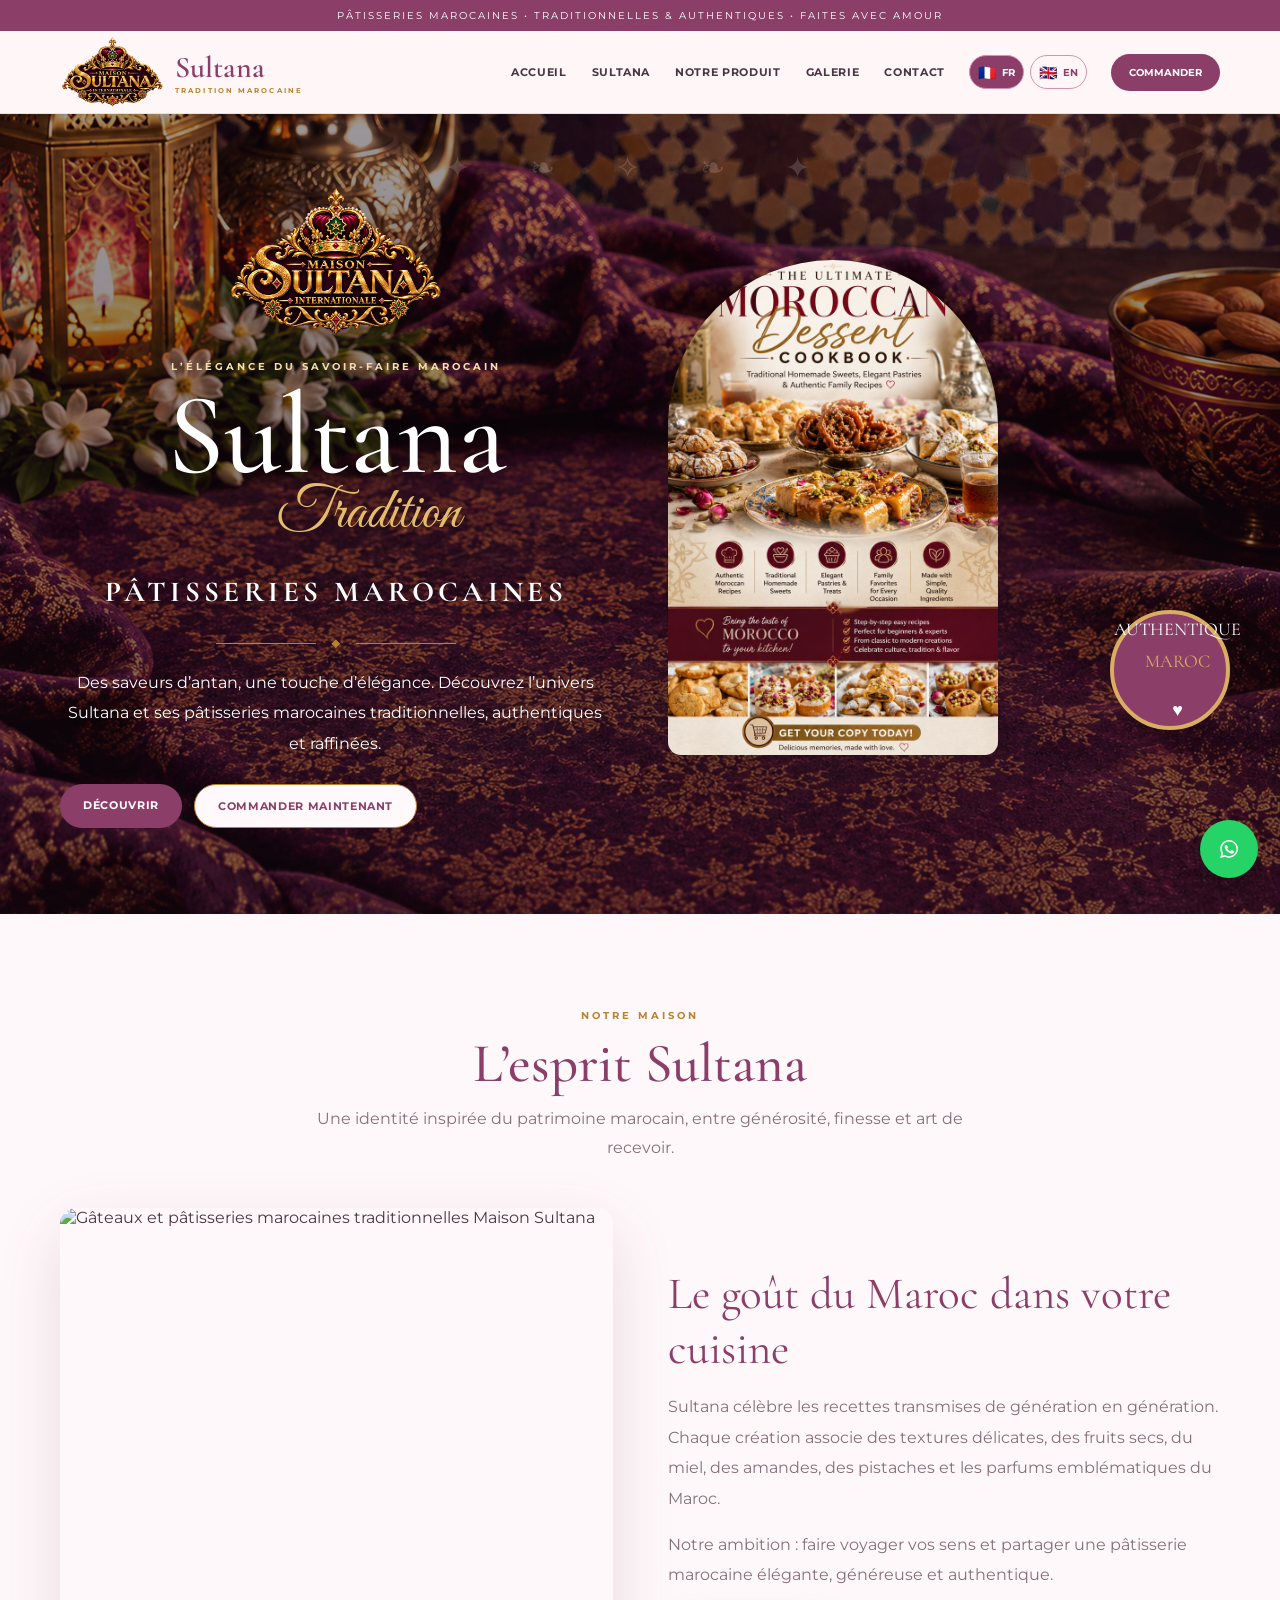
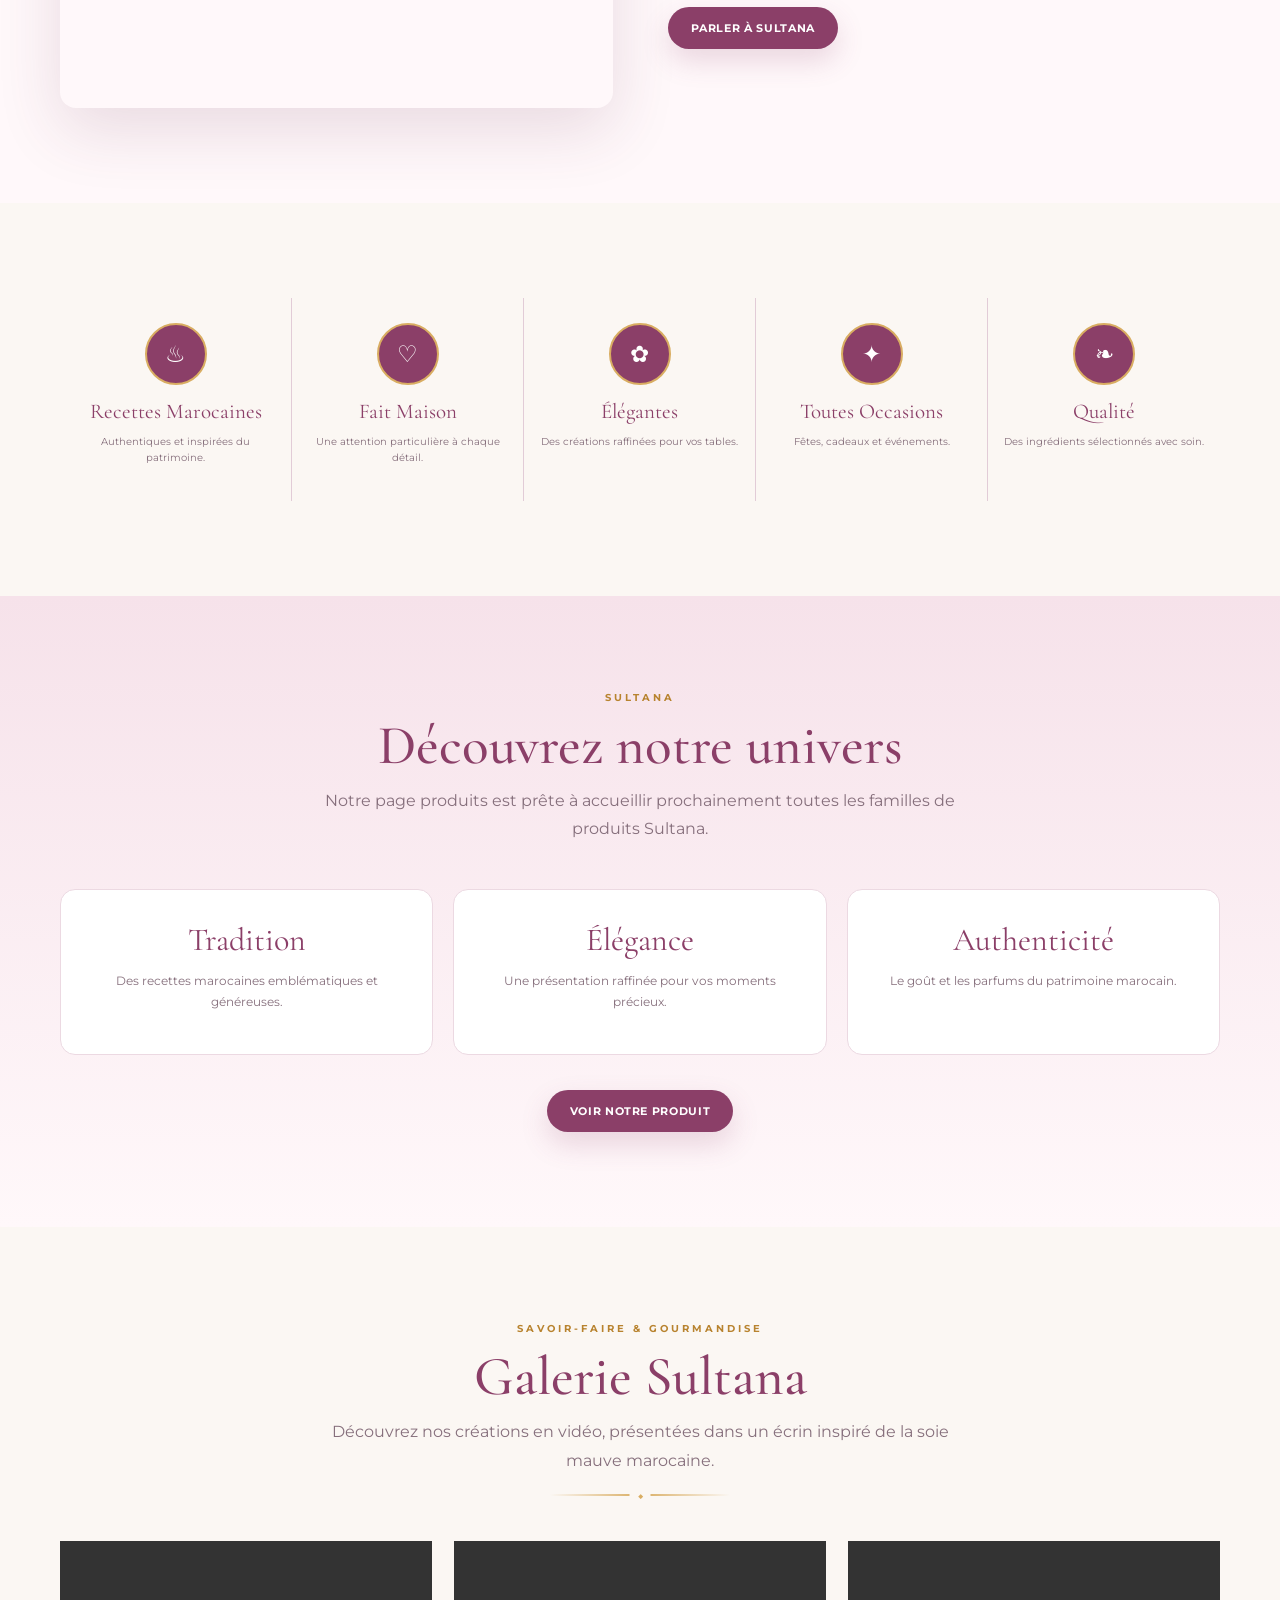
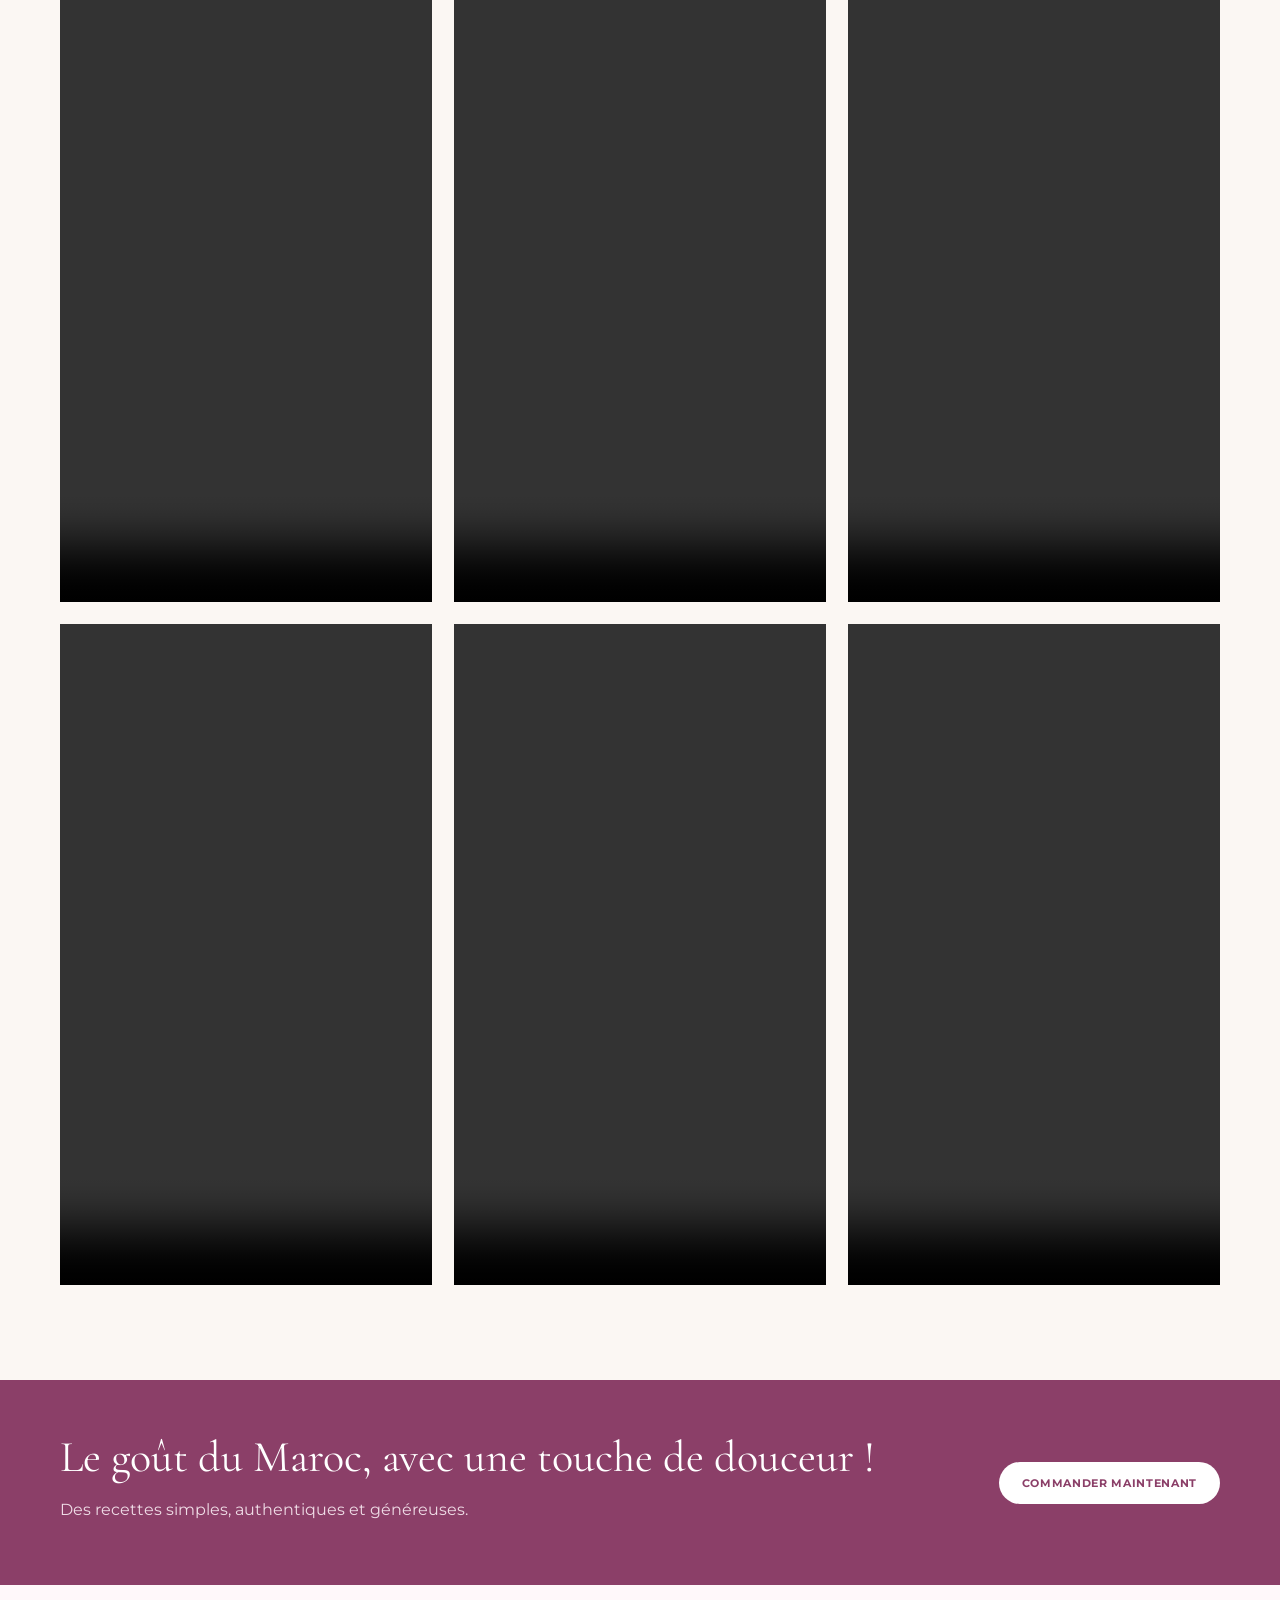
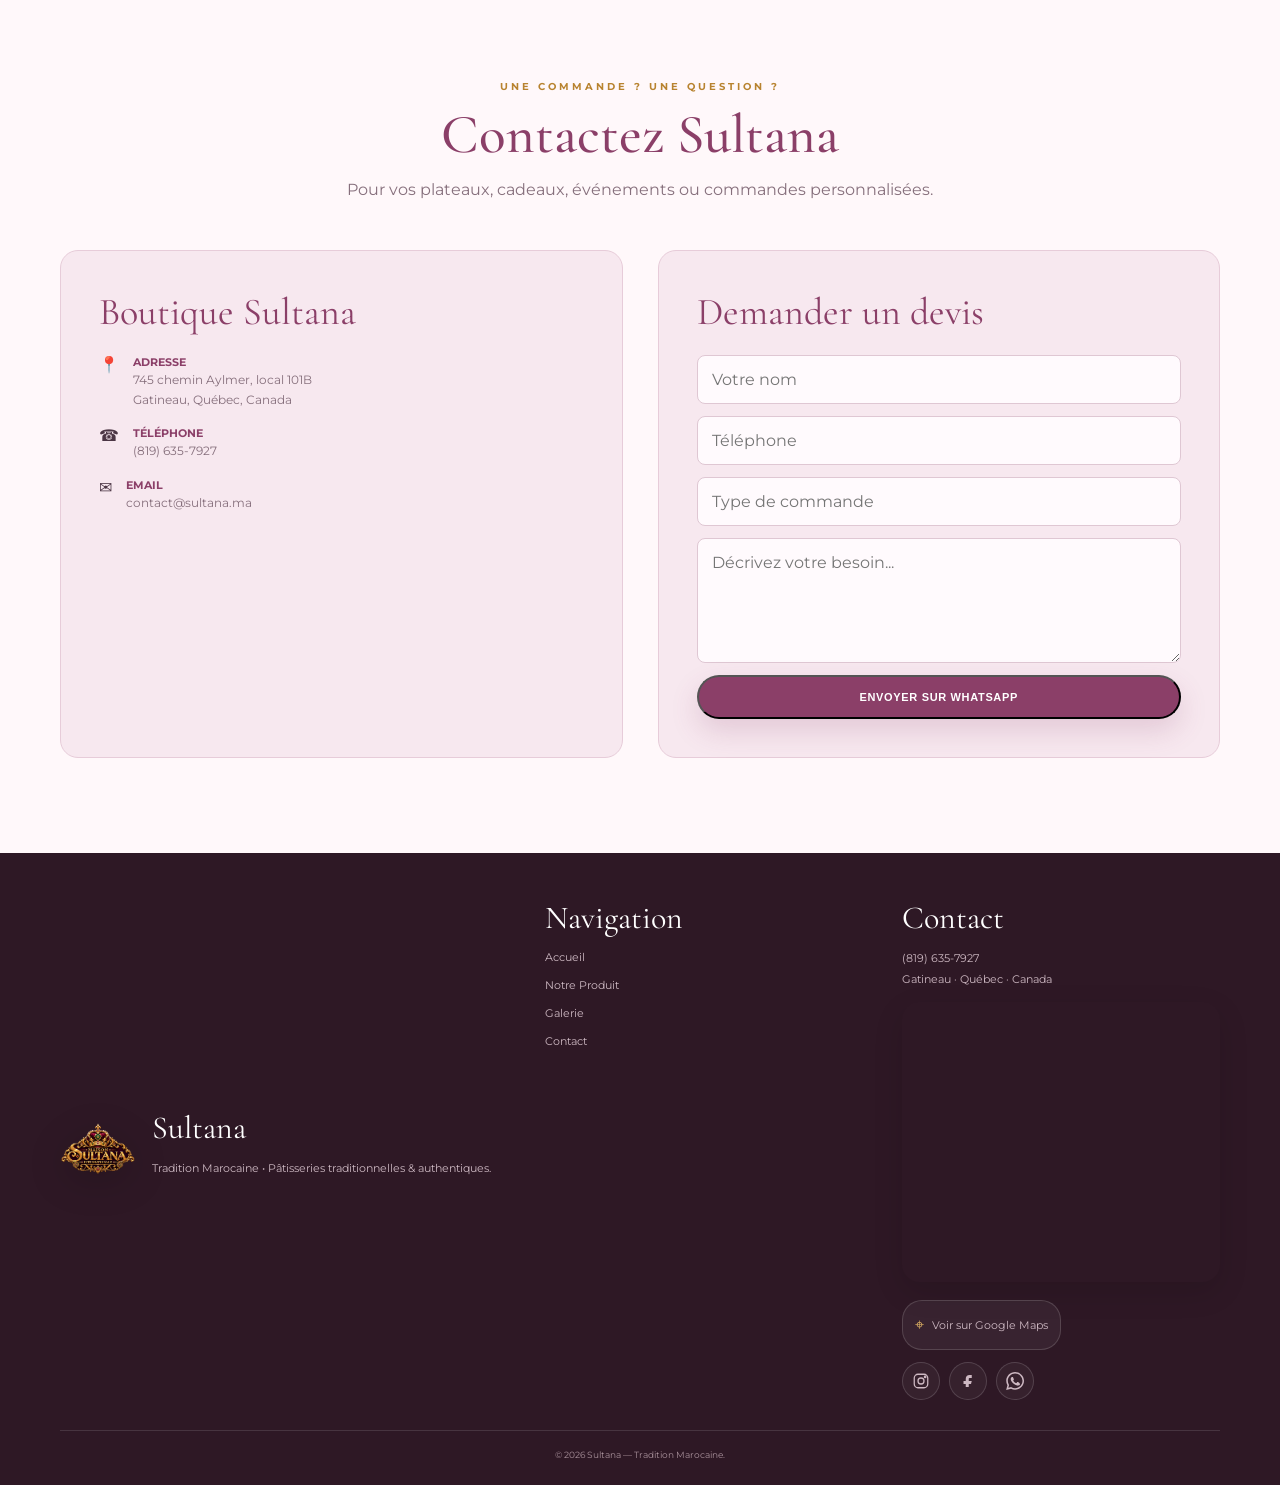
==== index.html @ bb3136d4 "new v" ====
<!DOCTYPE html>
<html lang="fr">
<head>
<meta charset="UTF-8">
<meta name="viewport" content="width=device-width,initial-scale=1">
<meta name="description" content="Maison Sultana — pâtisseries marocaines traditionnelles et de prestige. Découvrez nos gâteaux marocains authentiques, créations raffinées, cadeaux et commandes personnalisées à Gatineau, Québec.">
<meta name="keywords" content="pâtisserie marocaine, gâteaux marocains, pâtisseries marocaines traditionnelles, gâteaux marocains prestige, Maison Sultana, Sultana Lhaja Malika, corne de gazelle, kaab el ghazal, ghriba, fekkas, Gatineau, Québec">
<meta name="author" content="Maison Sultana — Tradition Marocaine">
<meta name="robots" content="index, follow, max-image-preview:large, max-snippet:-1, max-video-preview:-1">
<meta name="theme-color" content="#9f767c">
<link rel="canonical" href="https://sultana.ma/">

<meta property="og:type" content="website">
<meta property="og:locale" content="fr_CA">
<meta property="og:site_name" content="Maison Sultana">
<meta property="og:title" content="Maison Sultana — Pâtisseries marocaines traditionnelles & prestige">
<meta property="og:description" content="Découvrez Maison Sultana, spécialiste des pâtisseries marocaines traditionnelles et de prestige, à Gatineau, Québec.">
<meta property="og:url" content="https://sultana.ma/">
<meta property="og:image" content="https://sultana.ma/images/sultana-hero.png">
<meta property="og:image:alt" content="Pâtisseries marocaines Maison Sultana">
<meta name="twitter:card" content="summary_large_image">
<meta name="twitter:title" content="Maison Sultana — Pâtisseries marocaines traditionnelles & prestige">
<meta name="twitter:description" content="Pâtisseries marocaines traditionnelles, authentiques et raffinées.">
<meta name="twitter:image" content="https://sultana.ma/images/sultana-hero.png">

<link rel="alternate" hreflang="fr" href="https://sultana.ma/">
<link rel="alternate" hreflang="en" href="https://sultana.ma/?lang=en">
<link rel="alternate" hreflang="x-default" href="https://sultana.ma/"> 

<title>Maison Sultana | Pâtisseries marocaines traditionnelles & prestige</title>
<link rel="preconnect" href="https://fonts.googleapis.com">
<link rel="preconnect" href="https://fonts.gstatic.com" crossorigin>
<link href="https://fonts.googleapis.com/css2?family=Cormorant+Garamond:wght@400;500;600;700&family=Montserrat:wght@400;500;600;700&family=Great+Vibes&display=swap" rel="stylesheet">
<link rel="stylesheet" href="css/style.css">

<style>
:root{
  --sultana-mauve:#9f767c;
  --sultana-mauve-dark:#704f56;
  --sultana-gold:#d9ad62;
  --sultana-cream:#fbf7f3;
}
body{background:var(--sultana-cream);}
.hero{
  position:relative;
  overflow:hidden;
  min-height:calc(100vh - 100px);
  background:
    radial-gradient(circle at 15% 20%,rgba(255,255,255,.20) 0 2px,transparent 3px),
    radial-gradient(circle at 80% 70%,rgba(217,173,98,.16) 0 2px,transparent 3px),
    linear-gradient(135deg,#8f686f 0%,#b58b91 45%,#8b626b 100%);
}
.hero:before{
  content:"";
  position:absolute;inset:0;pointer-events:none;opacity:.52;
  background:
    repeating-linear-gradient(105deg,transparent 0 24px,rgba(255,255,255,.07) 25px,transparent 27px 49px),
    repeating-linear-gradient(75deg,transparent 0 31px,rgba(80,45,52,.06) 32px,transparent 34px 63px);
  mix-blend-mode:soft-light;
}
.hero:after{
  content:"✦  ❧  ✧  ❧  ✦";
  position:absolute;inset:0;display:flex;align-items:flex-start;justify-content:center;
  padding-top:35px;color:rgba(255,255,255,.16);font-size:30px;letter-spacing:26px;
  pointer-events:none;
}
.hero-inner{position:relative;z-index:2;}
.hero .hero-inner>div:first-child{color:#fff;}
.hero .hero-inner h1,.hero .hero-inner h2,.hero .hero-inner p{color:#fff;text-shadow:0 2px 18px rgba(45,20,25,.18);}
.hero .eyebrow{color:#f7dfb0;}
.hero-photo{position:relative;}
.hero-photo:before{
  content:"";
  position:absolute;inset:-18px;border:1px solid rgba(217,173,98,.65);
  border-radius:50% 48% 52% 46%;transform:rotate(-4deg);pointer-events:none;
}
.hero-photo img{
  position:relative;z-index:1;
  width:min(330px,72vw)!important;height:auto!important;
  object-fit:contain;
  filter:drop-shadow(0 24px 35px rgba(42,18,24,.30));
}
.hero .seal{z-index:3;}
.hero-content{text-align:center;}
.hero-content .eyebrow{margin-top:4px;}
.sultana-hero-logo{
  display:block!important;width:220px!important;height:auto!important;margin:0 auto 22px!important;
  object-fit:contain!important;filter:drop-shadow(0 8px 20px rgba(45,20,25,.24));
}
.video-gallery{
  display:grid;grid-template-columns:repeat(3,minmax(0,1fr));gap:22px;margin-top:34px;
}
.video-card{
  position:relative;overflow:hidden;background:#fff;border:1px solid rgba(159,118,124,.22);
  border-radius:18px;box-shadow:0 14px 40px rgba(80,45,52,.10);
}
.video-card video{display:block;width:100%;aspect-ratio:16/10;object-fit:cover;background:#20181a;}
.video-card .video-caption{padding:15px 17px;color:var(--sultana-mauve-dark);font-family:Montserrat,sans-serif;font-size:.88rem;letter-spacing:.04em;}
.moroccan-line{
  width:180px;height:2px;margin:18px auto 0;
  background:linear-gradient(90deg,transparent,var(--sultana-gold),transparent);
  position:relative;
}
.moroccan-line:after{content:"◆";position:absolute;left:50%;top:50%;transform:translate(-50%,-50%);background:var(--sultana-cream);padding:0 8px;color:var(--sultana-gold);font-size:9px;}
@media(max-width:900px){.video-gallery{grid-template-columns:1fr 1fr;}}
@media(max-width:600px){
  .video-gallery{grid-template-columns:1fr;}
  .sultana-hero-logo{width:180px!important;}
  .hero{min-height:auto;padding-bottom:70px;}
}
</style>


<script type="application/ld+json">
{
  "@context": "https://schema.org",
  "@type": "Bakery",
  "@id": "https://sultana.ma/#organization",
  "name": "Maison Sultana",
  "alternateName": "Sultana — Tradition Marocaine",
  "description": "Maison Sultana est spécialisée dans les pâtisseries marocaines traditionnelles et de prestige.",
  "url": "https://sultana.ma/",
  "logo": "https://sultana.ma/images/sultana-logo.png",
  "image": "https://sultana.ma/images/sultana-hero.png",
  "telephone": "+18196357927",
  "email": "contact@sultana.ma",
  "address": {
    "@type": "PostalAddress",
    "streetAddress": "745 chemin Aylmer, local 101B",
    "addressLocality": "Gatineau",
    "addressRegion": "Québec",
    "addressCountry": "CA"
  },
  "sameAs": [
    "https://www.instagram.com/",
    "https://www.facebook.com/"
  ],
  "areaServed": [
    {
      "@type": "City",
      "name": "Gatineau"
    },
    {
      "@type": "AdministrativeArea",
      "name": "Québec"
    }
  ]
}
</script>
<link rel="manifest" href="site.webmanifest">
<script type="application/ld+json">
{
  "@context":"https://schema.org",
  "@graph":[
    {
      "@type":"Bakery",
      "@id":"https://sultana.ma/#business",
      "name":"Maison Sultana",
      "alternateName":"Sultana Lhaja Malika",
      "url":"https://sultana.ma/",
      "logo":"https://sultana.ma/images/sultana-logo.png",
      "image":["https://sultana.ma/images/sultana-hero.png","https://sultana.ma/images/moroccan-desserts.jpg"],
      "description":"Producteur et distributeur de gâteaux marocains traditionnels et de prestige. Maison Sultana propose des pâtisseries marocaines authentiques, raffinées et des commandes personnalisées à Gatineau, Québec.",
      "telephone":"+18196357927",
      "email":"contact@sultana.ma",
      "priceRange":"$$",
      "address":{
        "@type":"PostalAddress",
        "streetAddress":"745 chemin Aylmer, local 101B",
        "addressLocality":"Gatineau",
        "addressRegion":"Québec",
        "addressCountry":"CA"
      },
      "areaServed":["Gatineau","Québec","Canada"],
      "knowsAbout":["gâteaux marocains","pâtisseries marocaines","corne de gazelle","Kaab El Ghazal","Ghriba","Fekkas","gâteaux marocains de prestige","distribution de pâtisseries marocaines"]
    },
    {
      "@type":"WebSite",
      "@id":"https://sultana.ma/#website",
      "url":"https://sultana.ma/",
      "name":"Maison Sultana",
      "publisher":{"@id":"https://sultana.ma/#business"},
      "inLanguage":"fr-CA"
    }
  ]
}
</script>
<link rel="manifest" href="site.webmanifest">
</head>
<body>
<div class="topbar" data-i18n="top">PÂTISSERIES MAROCAINES • TRADITIONNELLES & AUTHENTIQUES • FAITES AVEC AMOUR</div>
<nav class="nav"><div class="container nav-inner">
<a class="brand" href="index.html"><img src="images/sultana-logo.png" alt="Logo Maison Sultana"><div class="brand-title">Sultana<small>TRADITION MAROCAINE</small></div></a>
<button class="menu-toggle" type="button" aria-label="Ouvrir le menu" aria-expanded="false">☰</button>
<div class="menu">
<a href="index.html" data-i18n="navHome">Accueil</a><a href="#sultana" data-i18n="navAbout">Sultana</a>
<a href="produit.html" data-i18n="navProducts">Notre Produit</a><a href="#galerie" data-i18n="navGallery">Galerie</a><a href="#contact" data-i18n="navContact">Contact</a>
</div>
<div class="lang" aria-label="Choisir la langue">
<button class="lang-btn" data-lang="fr" aria-label="Français" title="Français">🇫🇷 <span>FR</span></button>
<button class="lang-btn" data-lang="en" aria-label="English" title="English">🇬🇧 <span>EN</span></button>
</div>
<a class="cta" href="#contact" data-i18n="navOrder">Commander</a>
</div></nav>

<header class="hero" id="accueil"><div class="container hero-inner">
<div class="hero-content"><img class="sultana-hero-logo" src="images/sultana-logo.png" alt="Logo Maison Sultana — Tradition Marocaine">
<div class="eyebrow" data-i18n="eyebrow">L’élégance du savoir-faire marocain</div>
<h1>Sultana<span class="script">Tradition</span></h1><h2 data-i18n="heroTitle">PÂTISSERIES MAROCAINES</h2><div class="ornament">◆</div>
<p data-i18n="heroText">Maison Sultana est producteur et distributeur de gâteaux marocains traditionnels et de prestige. Découvrez des pâtisseries marocaines authentiques et raffinées à Gatineau, Québec, pour cadeaux, fêtes, événements et commandes personnalisées.</p>
<div class="actions"><a class="btn btn-primary" href="produit.html" data-i18n="discover">Découvrir</a><a class="btn btn-secondary" href="#contact" data-i18n="order">Commander maintenant</a></div></div>
<div class="hero-photo"><img src="images/sultana-hero.png" alt="Pâtisseries marocaines traditionnelles Maison Sultana"><div class="seal">AUTHENTIQUE<br><span style="color:#d9ad62">MAROC</span><br>♥</div></div>
</div></header>

<section class="section about" id="sultana"><div class="container">
<div class="section-head"><div class="eyebrow" data-i18n="house">Notre maison</div><h2 data-i18n="spirit">L’esprit Sultana</h2><p data-i18n="houseText">Une identité inspirée du patrimoine marocain, entre générosité, finesse et art de recevoir.</p></div>
<div class="about-grid"><div class="about-img"><img src="images/moroccan-desserts.jpg" alt="Gâteaux et pâtisseries marocaines traditionnelles Maison Sultana"></div>
<div class="about-copy"><h3 data-i18n="taste">Le goût du Maroc dans votre cuisine</h3><p data-i18n="about1">Sultana célèbre les recettes transmises de génération en génération.</p><p data-i18n="about2">Notre ambition : faire voyager vos sens et partager une pâtisserie marocaine élégante, généreuse et authentique.</p><a class="btn btn-primary" href="#contact" data-i18n="talk">Parler à Sultana</a></div></div>
</div></section>

<section class="section"><div class="container"><div class="features">
<div class="feature"><div class="icon">♨</div><h4 data-i18n="f1">Recettes Marocaines</h4><p data-i18n="f1p">Authentiques et inspirées du patrimoine.</p></div>
<div class="feature"><div class="icon">♡</div><h4 data-i18n="f2">Fait Maison</h4><p data-i18n="f2p">Une attention particulière à chaque détail.</p></div>
<div class="feature"><div class="icon">✿</div><h4 data-i18n="f3">Élégantes</h4><p data-i18n="f3p">Des créations raffinées pour vos tables.</p></div>
<div class="feature"><div class="icon">✦</div><h4 data-i18n="f4">Toutes Occasions</h4><p data-i18n="f4p">Fêtes, cadeaux et événements.</p></div>
<div class="feature"><div class="icon">❧</div><h4 data-i18n="f5">Qualité</h4><p data-i18n="f5p">Des ingrédients sélectionnés avec soin.</p></div>
</div></div></section>

<section class="section product-teaser"><div class="container"><div class="section-head">
<div class="eyebrow">Sultana</div><h2 data-i18n="collection">Découvrez notre univers</h2><p data-i18n="collectionText">Notre page produits est prête à accueillir prochainement toutes les familles de produits Sultana.</p></div>
<div class="teaser-grid"><div class="teaser"><h3 data-i18n="t1">Tradition</h3><p data-i18n="t1p">Des recettes marocaines emblématiques et généreuses.</p></div><div class="teaser"><h3 data-i18n="t2">Élégance</h3><p data-i18n="t2p">Une présentation raffinée pour vos moments précieux.</p></div><div class="teaser"><h3 data-i18n="t3">Authenticité</h3><p data-i18n="t3p">Le goût et les parfums du patrimoine marocain.</p></div></div>
<div class="center"><a class="btn btn-primary" href="produit.html" data-i18n="viewProducts">Voir Notre Produit</a></div></div></section>

<section class="section" id="galerie"><div class="container"><div class="section-head">
 <div class="eyebrow" data-i18n="galleryEyebrow">Savoir-faire & gourmandise</div>
 <h2 data-i18n="galleryTitle">Galerie Sultana</h2>
 <p>Découvrez nos créations en vidéo, présentées dans un écrin inspiré de la soie mauve marocaine.</p>
 <div class="moroccan-line"></div>
 </div>
 <div class="video-gallery">
   <div class="video-card"><video controls preload="metadata" autoplay muted loop playsinline><source src="video/video1.mp4" type="video/mp4">Votre navigateur ne supporte pas la vidéo.</video><div class="video-caption">Présentation Sultana · Vidéo 01</div></div>
   <div class="video-card"><video controls preload="metadata" autoplay muted loop playsinline><source src="video/video2.mp4" type="video/mp4">Votre navigateur ne supporte pas la vidéo.</video><div class="video-caption">Présentation Sultana · Vidéo 02</div></div>
   <div class="video-card"><video controls preload="metadata" autoplay muted loop playsinline><source src="video/video3.mp4" type="video/mp4">Votre navigateur ne supporte pas la vidéo.</video><div class="video-caption">Présentation Sultana · Vidéo 03</div></div>
   <div class="video-card"><video controls preload="metadata" autoplay muted loop playsinline><source src="video/video4.mp4" type="video/mp4">Votre navigateur ne supporte pas la vidéo.</video><div class="video-caption">Présentation Sultana · Vidéo 04</div></div>
   <div class="video-card"><video controls preload="metadata" autoplay muted loop playsinline><source src="video/video5.mp4" type="video/mp4">Votre navigateur ne supporte pas la vidéo.</video><div class="video-caption">Présentation Sultana · Vidéo 05</div></div>
   <div class="video-card"><video controls preload="metadata" autoplay muted loop playsinline><source src="video/video6.mp4" type="video/mp4">Votre navigateur ne supporte pas la vidéo.</video><div class="video-caption">Présentation Sultana · Vidéo 06</div></div>
 </div>
 </div></section>

<section class="banner"><div class="container banner-inner"><div><h2 data-i18n="bannerTitle">Le goût du Maroc, avec une touche de douceur !</h2><p data-i18n="bannerText">Des recettes simples, authentiques et généreuses.</p></div><a class="btn" href="#contact" data-i18n="order">Commander maintenant</a></div></section>

<section class="section contact" id="contact"><div class="container"><div class="section-head"><div class="eyebrow" data-i18n="contactEyebrow">Une commande ? Une question ?</div><h2 data-i18n="contactTitle">Contactez Sultana</h2><p data-i18n="contactText">Pour vos plateaux, cadeaux, événements ou commandes personnalisées.</p></div>
<div class="contact-grid"><div class="box"><h3 data-i18n="shop">Boutique Sultana</h3>
<div class="row">📍<div><b data-i18n="address">Adresse</b><span>745 chemin Aylmer, local 101B<br>Gatineau, Québec, Canada</span></div></div>
<div class="row">☎<div><b data-i18n="phone">Téléphone</b><span><a href="tel:+18196357927">(819) 635-7927</a></span></div></div>
<div class="row">✉<div><b data-i18n="email">Email</b><span><a href="mailto:contact@sultana.ma">contact@sultana.ma</a></span></div></div></div>
<div class="box"><h3 data-i18n="quote">Demander un devis</h3><form onsubmit="sendWhatsApp(event)">
<input id="name" required data-placeholder="name" placeholder="Votre nom"><input id="phone" required data-placeholder="phone" placeholder="Téléphone">
<input id="type" data-placeholder="type" placeholder="Type de commande"><textarea id="message" required data-placeholder="message" placeholder="Décrivez votre besoin..."></textarea>
<button class="btn btn-primary" type="submit" data-i18n="send">Envoyer sur WhatsApp</button></form></div></div></div></section>

<footer><div class="container">
<div class="footer-grid">
<div class="footer-brand"><img src="images/sultana-logo.png" alt="Logo Maison Sultana"><div><h3>Sultana</h3><p data-i18n="footerDesc">Tradition Marocaine • Pâtisseries traditionnelles & authentiques.</p></div></div>
<div><h3 data-i18n="footerNav">Navigation</h3><div class="footer-links"><a href="index.html" data-i18n="navHome">Accueil</a><a href="produit.html" data-i18n="navProducts">Notre Produit</a><a href="index.html#galerie" data-i18n="navGallery">Galerie</a><a href="index.html#contact" data-i18n="navContact">Contact</a></div></div>
<div><h3 data-i18n="footerContact">Contact</h3><p>(819) 635-7927<br>Gatineau · Québec · Canada</p><div class="footer-actions">
<div class="map-container" style="width:100%;max-width:520px;margin:12px 0 18px;border-radius:18px;overflow:hidden;box-shadow:0 10px 30px rgba(0,0,0,.12);">
<iframe
src="https://www.google.com/maps?q=745+chemin+Aylmer+local+101B+Gatineau+Quebec+Canada&output=embed"
width="100%" height="280" style="border:0;display:block;" allowfullscreen="" loading="lazy" referrerpolicy="no-referrer-when-downgrade" title="Maison Sultana sur Google Maps"></iframe>
</div>
<a class="footer-map" href="https://www.google.com/maps/search/?api=1&query=745+chemin+Aylmer+local+101B+Gatineau+Quebec+Canada" target="_blank" rel="noopener" data-i18n="footerMapLink">Ouvrir dans Google Maps</a><div class="socials" aria-label="Social media"><a href="https://www.instagram.com/" target="_blank" rel="noopener" aria-label="Instagram" title="Instagram"><svg viewBox="0 0 24 24" aria-hidden="true"><rect x="3" y="3" width="18" height="18" rx="5"></rect><circle cx="12" cy="12" r="4"></circle><circle cx="17.5" cy="6.5" r="1"></circle></svg></a><a href="https://www.facebook.com/" target="_blank" rel="noopener" aria-label="Facebook" title="Facebook"><svg viewBox="0 0 24 24" aria-hidden="true"><path d="M14 8h3V4h-3c-3.1 0-5 1.9-5 5v3H6v4h3v4h4v-4h3l1-4h-4V9c0-.7.3-1 1-1Z"></path></svg></a><a class="social-wa" href="https://wa.me/18196357927" target="_blank" rel="noopener" aria-label="WhatsApp" title="WhatsApp"><svg viewBox="0 0 24 24" aria-hidden="true"><path d="M20.5 3.5A11.8 11.8 0 0 0 12.1 0C5.6 0 .3 5.3.3 11.8c0 2.1.5 4.1 1.6 5.9L.2 24l6.5-1.7a11.8 11.8 0 0 0 5.4 1.3h.1c6.5 0 11.8-5.3 11.8-11.8 0-3.1-1.2-6.1-3.5-8.3ZM12.1 21.6h-.1c-1.7 0-3.4-.5-4.8-1.4l-.3-.2-3.8 1 1-3.7-.2-.4a9.7 9.7 0 0 1-1.5-5.1c0-5.4 4.4-9.8 9.8-9.8 2.6 0 5.1 1 6.9 2.9a9.7 9.7 0 0 1 2.9 6.9c0 5.4-4.4 9.8-9.9 9.8Zm5.4-7.3c-.3-.2-1.7-.8-2-.9-.3-.1-.5-.2-.7.2-.2.3-.8.9-.9 1.1-.2.2-.3.2-.6.1-1.6-.8-2.6-1.4-3.6-3.2-.3-.5.3-.5.8-1.6.1-.2 0-.4 0-.5s-.7-1.7-1-2.3c-.3-.6-.5-.5-.7-.5h-.6c-.2 0-.5.1-.8.4-.3.3-1.1 1-1.1 2.4s1.1 2.8 1.2 3c.2.2 2.2 3.4 5.4 4.8.8.4 1.4.6 1.8.7.8.3 1.5.2 2 .1.6-.1 1.7-.7 1.9-1.3.2-.6.2-1.2.1-1.3-.1-.1-.3-.2-.6-.3Z"></path></svg></a></div></div></div>
</div>
<div class="copy">© <span data-year></span> Sultana — Tradition Marocaine.</div></div></footer>
<a class="floating-whatsapp" href="https://wa.me/18196357927" target="_blank" rel="noopener" aria-label="WhatsApp" title="WhatsApp"><svg viewBox="0 0 24 24" aria-hidden="true"><path d="M20.5 3.5A11.8 11.8 0 0 0 12.1 0C5.6 0 .3 5.3.3 11.8c0 2.1.5 4.1 1.6 5.9L.2 24l6.5-1.7a11.8 11.8 0 0 0 5.4 1.3h.1c6.5 0 11.8-5.3 11.8-11.8 0-3.1-1.2-6.1-3.5-8.3ZM12.1 21.6h-.1c-1.7 0-3.4-.5-4.8-1.4l-.3-.2-3.8 1 1-3.7-.2-.4a9.7 9.7 0 0 1-1.5-5.1c0-5.4 4.4-9.8 9.8-9.8 2.6 0 5.1 1 6.9 2.9a9.7 9.7 0 0 1 2.9 6.9c0 5.4-4.4 9.8-9.9 9.8Zm5.4-7.3c-.3-.2-1.7-.8-2-.9-.3-.1-.5-.2-.7.2-.2.3-.8.9-.9 1.1-.2.2-.3.2-.6.1-1.6-.8-2.6-1.4-3.6-3.2-.3-.5.3-.5.8-1.6.1-.2 0-.4 0-.5s-.7-1.7-1-2.3c-.3-.6-.5-.5-.7-.5h-.6c-.2 0-.5.1-.8.4-.3.3-1.1 1-1.1 2.4s1.1 2.8 1.2 3c.2.2 2.2 3.4 5.4 4.8.8.4 1.4.6 1.8.7.8.3 1.5.2 2 .1.6-.1 1.7-.7 1.9-1.3.2-.6.2-1.2.1-1.3-.1-.1-.3-.2-.6-.3Z"></path></svg></a>
<script src="js/script.js"></script>
</body></html>
---- css/style.css ----
:root{
 --mauve:#8b3f68;--mauve2:#a95782;--rose:#d98faf;--roseLight:#f3d5e1;
 --gold:#b8832f;--goldLight:#d9ad62;--cream:#fff6f8;--paper:#fffafd;
 --ink:#4b3544;--muted:#866f7c;--white:#fff;
 --shadow:0 22px 65px rgba(102,45,78,.14);
}
*{box-sizing:border-box}
html{scroll-behavior:smooth}
body{margin:0;background:var(--cream);color:var(--ink);font-family:Montserrat,Arial,sans-serif}
a{text-decoration:none;color:inherit}
img{display:block;max-width:100%}
.container{width:min(1160px,92%);margin:auto}
.topbar{background:var(--mauve);color:#fff;text-align:center;padding:9px;font-size:10px;letter-spacing:.2em}
.nav{position:sticky;top:0;z-index:100;background:rgba(255,246,248,.94);backdrop-filter:blur(15px);border-bottom:1px solid rgba(139,63,104,.13)}
.nav-inner{height:82px;display:flex;align-items:center;gap:24px}
.brand{display:flex;align-items:center;gap:10px;margin-right:auto}
.brand img{width:105px;height:78px;object-fit:contain;transition:.3s}
.brand-title{font:600 30px "Cormorant Garamond",serif;color:var(--mauve)}
.brand-title small{display:block;font:700 7px Montserrat,sans-serif;letter-spacing:.3em;color:var(--gold)}
.menu{display:flex;gap:25px;font-size:11px;font-weight:700;letter-spacing:.06em;text-transform:uppercase}.menu-toggle{display:none;border:1px solid var(--rose);background:#fff8fa;color:var(--mauve);width:42px;height:42px;border-radius:12px;font-size:22px;cursor:pointer;line-height:1}
.menu a:hover{color:var(--rose)}
.lang{display:flex;gap:4px}
.lang button{border:1px solid var(--rose);background:transparent;color:var(--mauve);border-radius:18px;padding:6px 9px;font-size:10px;font-weight:700;cursor:pointer}
.lang button.active,.lang button:hover{background:var(--mauve);color:white}
.cta{background:var(--mauve);color:#fff;padding:12px 18px;border-radius:25px;font-size:10px;font-weight:700;text-transform:uppercase}
.hero{min-height:740px;overflow:hidden;position:relative;background-image:linear-gradient(rgba(24,10,22,.48),rgba(24,10,22,.62)),url("../images/hero-background.png");background-size:cover;background-position:center;background-repeat:no-repeat}
.hero-inner{position:relative;z-index:2}
.hero-content{position:relative;z-index:3}
.hero h1{color:#fff;text-shadow:0 3px 18px rgba(0,0,0,.35)}
.hero h2{color:#fff;text-shadow:0 2px 12px rgba(0,0,0,.3)}
.hero p{color:rgba(255,255,255,.92);text-shadow:0 1px 8px rgba(0,0,0,.35)}
.hero .eyebrow{color:#f1d08a}
.hero .script{color:#e4bd6b}
.hero-inner{display:grid;grid-template-columns:1fr 1fr;gap:55px;align-items:center;padding:72px 0}
.eyebrow{font-size:10px;letter-spacing:.3em;text-transform:uppercase;color:var(--gold);font-weight:700}
.hero h1{font:500 clamp(72px,9vw,125px)/.72 "Cormorant Garamond",serif;color:var(--mauve);margin:22px 0 10px}
.script{display:block;margin-left:65px;color:var(--gold);font:58px "Great Vibes",cursive}
.hero h2,.section-head h2{font-family:"Cormorant Garamond",serif;color:var(--mauve)}
.hero h2{font-size:29px;letter-spacing:.15em}
.hero p{line-height:1.9;color:var(--muted);max-width:550px}
.ornament{text-align:center;color:var(--gold);margin:15px 0}
.ornament:before,.ornament:after{content:"";display:inline-block;width:100px;height:1px;background:var(--gold);vertical-align:middle;margin:0 15px}
.actions{display:flex;gap:12px;flex-wrap:wrap;margin-top:25px}
.btn{display:inline-block;padding:14px 23px;border-radius:28px;font-size:11px;font-weight:700;text-transform:uppercase;letter-spacing:.06em;transition:.3s}
.btn-primary{background:var(--mauve);color:#fff;box-shadow:0 12px 28px rgba(139,63,104,.18)}
.btn-secondary{border:1px solid var(--gold);color:var(--mauve);background:#fff9fb}
.btn:hover{transform:translateY(-3px);box-shadow:0 15px 30px rgba(139,63,104,.2)}
.hero-photo{position:relative}
.hero-photo img{width:100%;height:560px;object-fit:cover;border-radius:230px 230px 18px 18px;border:7px solid rgba(255,255,255,.7);box-shadow:var(--shadow);animation:float 6s ease-in-out infinite}
.seal{position:absolute;right:-10px;bottom:25px;width:120px;height:120px;border-radius:50%;background:var(--mauve);border:4px solid var(--goldLight);color:white;display:grid;place-items:center;text-align:center;font:18px/1 "Cormorant Garamond",serif}
.section{padding:95px 0}
.section-head{text-align:center;margin-bottom:45px}
.section-head h2{font-size:55px;font-weight:500;margin:8px 0}
.section-head p{max-width:650px;margin:auto;line-height:1.8;color:var(--muted)}
.about{background:#fff8fa}
.about-grid{display:grid;grid-template-columns:1fr 1fr;gap:55px;align-items:center}
.about-img{border-radius:16px;overflow:hidden;box-shadow:var(--shadow)}
.about-img img{height:500px;width:100%;object-fit:cover}
.about-copy h3{font:45px "Cormorant Garamond",serif;color:var(--mauve);margin:0 0 15px}
.about-copy p{line-height:1.9;color:var(--muted)}
.features{display:grid;grid-template-columns:repeat(5,1fr)}
.feature{text-align:center;padding:25px 12px;border-right:1px solid #e2ccd7}
.feature:last-child{border:0}
.icon{width:62px;height:62px;margin:auto auto 14px;border-radius:50%;display:grid;place-items:center;background:var(--mauve);border:2px solid var(--goldLight);color:white;font-size:23px;transition:.3s}
.feature:hover .icon{transform:translateY(-5px);background:var(--rose)}
.feature h4{font:21px "Cormorant Garamond",serif;color:var(--mauve);margin:0 0 5px}
.feature p{font-size:10px;line-height:1.6;color:var(--muted)}
.product-teaser{background:linear-gradient(180deg,#f6e2ea,#fff8fa)}
.teaser-grid{display:grid;grid-template-columns:repeat(3,1fr);gap:20px}
.teaser{background:white;border:1px solid #ecd9e2;border-radius:15px;padding:30px;text-align:center;transition:.3s}
.teaser:hover{transform:translateY(-7px);box-shadow:var(--shadow)}
.teaser h3{font:32px "Cormorant Garamond",serif;color:var(--mauve);margin:0 0 8px}
.teaser p{font-size:12px;color:var(--muted);line-height:1.7}
.center{text-align:center;margin-top:35px}
.gallery{display:grid;grid-template-columns:2fr 1fr 1fr;grid-template-rows:240px 240px;gap:12px}
.gallery img{width:100%;height:100%;object-fit:cover;border-radius:12px;transition:.4s}
.gallery img:hover{transform:scale(1.025)}
.banner{background:var(--mauve);color:#fff;padding:50px 0}
.banner-inner{display:flex;justify-content:space-between;align-items:center;gap:30px}
.banner h2{font:44px "Cormorant Garamond",serif;margin:0}
.banner p{color:#efdce6}
.banner .btn{background:white;color:var(--mauve)}
.contact{background:#fff8fa}
.contact-grid{display:grid;grid-template-columns:1fr 1fr;gap:35px}
.box{padding:38px;background:#f7e8ef;border:1px solid #e7ccd9;border-radius:18px}
.box h3{font:38px "Cormorant Garamond",serif;color:var(--mauve);margin:0 0 20px}
.row{display:flex;gap:14px;margin:17px 0}
.row b{display:block;font-size:11px;color:var(--mauve);text-transform:uppercase}
.row span{font-size:12px;line-height:1.6;color:var(--muted)}
form{display:grid;gap:12px}
input,textarea{padding:14px;border:1px solid #dfc7d3;border-radius:8px;background:#fffafd;font:inherit}
textarea{min-height:125px;resize:vertical}
footer{background:#2e1825;color:#ead8e1;padding:45px 0 25px}
.footer-grid{display:grid;grid-template-columns:1.4fr 1fr 1fr;gap:40px}
footer h3{font:32px "Cormorant Garamond",serif;color:white;margin:0 0 10px}
footer p,footer a{font-size:11px;line-height:1.9;color:#cdb8c2}
.copy{text-align:center;border-top:1px solid rgba(255,255,255,.12);margin-top:30px;padding-top:18px;font-size:9px;color:#a9919b}
.page-hero{background:linear-gradient(115deg,#f7dfe8,#fff8fa);padding:100px 0;text-align:center}
.page-hero h1{font:65px "Cormorant Garamond",serif;color:var(--mauve);margin:12px 0}
.page-hero p{color:var(--muted);max-width:650px;margin:auto;line-height:1.8}
.empty-products{min-height:480px;display:grid;place-items:center;text-align:center}
.empty-products .empty-inner{max-width:650px}
.empty-products h2{font:50px "Cormorant Garamond",serif;color:var(--mauve);margin:0 0 10px}
.empty-products p{color:var(--muted);line-height:1.9}
@keyframes float{0%,100%{transform:translateY(0)}50%{transform:translateY(-9px)}}
@keyframes up{from{opacity:0;transform:translateY(25px)}to{opacity:1;transform:none}}
.hero-inner>div:first-child,.page-hero>*{animation:up .8s ease both}
@media(max-width:900px){
 .menu-toggle{display:flex;align-items:center;justify-content:center}.menu{display:none;position:absolute;top:72px;left:4%;right:4%;flex-direction:column;gap:0;background:rgba(255,246,248,.98);backdrop-filter:blur(18px);border:1px solid rgba(139,63,104,.15);border-radius:0 0 18px 18px;box-shadow:0 18px 40px rgba(102,45,78,.15);overflow:hidden}.menu.open{display:flex}.menu a{padding:16px 20px;border-bottom:1px solid rgba(139,63,104,.10)}.menu a:last-child{border-bottom:0}.nav-inner{height:72px}.hero-inner,.about-grid,.contact-grid{grid-template-columns:1fr}.hero{text-align:center}.hero p{margin:auto}.script{margin-left:0}.hero-photo{max-width:600px;margin:auto}.features{grid-template-columns:repeat(2,1fr)}.feature{border-bottom:1px solid #e2ccd7}.teaser-grid{grid-template-columns:1fr}.banner-inner{flex-direction:column;text-align:center}.footer-grid{grid-template-columns:1fr 1fr}
}
@media(max-width:560px){
 .nav-inner{gap:8px}.brand{min-width:0}.brand-title{font-size:27px}.brand img{width:47px;height:47px}.lang button{padding:5px 7px}.cta{display:none}.hero-inner{padding:55px 0}.hero-photo img{height:400px}.section{padding:70px 0}.section-head h2{font-size:44px}.features{grid-template-columns:1fr}.gallery{grid-template-columns:1fr 1fr;grid-template-rows:180px 180px 180px}.gallery img:first-child{grid-column:1/3}.footer-grid{grid-template-columns:1fr}.page-hero h1{font-size:50px}
}

.lang button{
  min-width:38px;
  height:34px;
  padding:5px 8px;
  border-radius:20px;
  display:flex;
  align-items:center;
  justify-content:center;
  gap:5px;
  font-size:15px;
}
.lang button span{font-size:10px;font-weight:700}
@media(max-width:560px){
 .brand img{width:82px;height:64px}
 .brand-title{font-size:28px}
}

/* Premium footer + mobile image adjustments */
.footer-brand{display:flex;align-items:center;gap:16px}.footer-brand img{width:76px;height:76px;object-fit:contain;filter:drop-shadow(0 8px 18px rgba(0,0,0,.18))}.footer-links{display:grid;gap:7px}.footer-links a{transition:.25s}.footer-links a:hover{color:#fff;transform:translateX(4px)}.footer-actions{margin-top:12px}.footer-map{display:inline-flex;align-items:center;gap:8px;padding:9px 12px;border:1px solid rgba(255,255,255,.15);border-radius:20px;background:rgba(255,255,255,.05);transition:.25s}.footer-map:before{content:'⌖';font-size:16px;color:var(--goldLight)}.footer-map:hover{background:rgba(255,255,255,.1);color:#fff}.socials{display:flex;gap:9px;margin-top:12px}.socials a{width:38px;height:38px;border:1px solid rgba(255,255,255,.15);border-radius:50%;display:grid;place-items:center;background:rgba(255,255,255,.04);transition:.25s}.socials a:hover{transform:translateY(-3px);background:var(--mauve2);color:#fff}.socials svg,.floating-whatsapp svg{width:18px;height:18px;fill:none;stroke:currentColor;stroke-width:1.7}.socials a:nth-child(2) svg{fill:currentColor;stroke:none}.socials .social-wa svg,.floating-whatsapp svg{fill:currentColor;stroke:none}.floating-whatsapp{position:fixed;right:22px;bottom:22px;width:58px;height:58px;border-radius:50%;display:grid;place-items:center;background:#25d366;color:#fff;box-shadow:0 12px 30px rgba(0,0,0,.22);z-index:120;animation:pulseWa 2.5s infinite}.floating-whatsapp:hover{transform:translateY(-3px)}@keyframes pulseWa{0%,100%{box-shadow:0 12px 30px rgba(0,0,0,.22),0 0 0 0 rgba(37,211,102,.35)}50%{box-shadow:0 12px 30px rgba(0,0,0,.22),0 0 0 12px rgba(37,211,102,0)}}
@media(max-width:900px){.hero-photo img{height:auto;max-height:560px;object-fit:contain;border-radius:28px;border-width:4px}.about-img img{height:auto;max-height:520px;object-fit:contain}.gallery{grid-template-columns:1fr 1fr;grid-template-rows:auto}.gallery img{height:210px;object-fit:cover}.gallery img:first-child{grid-column:1/3;height:280px}.footer-brand{align-items:flex-start}.floating-whatsapp{right:16px;bottom:16px;width:54px;height:54px}}
@media(max-width:560px){.hero-inner{padding:38px 0 50px}.hero-photo{width:100%;max-width:430px}.hero-photo img{width:100%;height:auto;max-height:none;object-fit:contain;border-radius:24px;padding:4px}.seal{width:88px;height:88px;right:4px;bottom:12px;font-size:14px}.about-img img{height:auto;max-height:none;object-fit:contain}.gallery{gap:8px}.gallery img{height:170px}.gallery img:first-child{height:235px}.footer-brand img{width:64px;height:64px}.footer-brand{gap:10px}.footer-grid{gap:28px}.floating-whatsapp{width:52px;height:52px;right:14px;bottom:14px}}

/* Final mobile navigation stability */
.menu-toggle{flex:0 0 auto;position:relative;z-index:130;cursor:pointer}
@media(max-width:900px){
  .nav{position:relative;z-index:100}
  .nav-inner{position:relative}
  .menu{z-index:125}
  .lang{position:relative;z-index:131;flex:0 0 auto}
}
@media(max-width:560px){
  .nav-inner{gap:6px}
  .brand{flex:1 1 auto;min-width:0}
  .brand-title{font-size:24px;white-space:nowrap}
  .brand img{width:70px;height:56px;flex:0 0 70px}
  .menu-toggle{width:42px;height:42px;padding:0;font-size:23px}
  .lang button{min-width:34px;height:32px;padding:4px 6px}
  .lang button span{font-size:9px}
}


/* Instagram / Reels-style video gallery */
.video-gallery{
  display:grid;
  grid-template-columns:repeat(3,minmax(0,1fr));
  gap:22px;
  align-items:start;
}
.video-card{
  background:#fff;
  border:1px solid #ecd9e2;
  border-radius:20px;
  padding:10px;
  overflow:hidden;
  box-shadow:0 18px 45px rgba(102,45,78,.12);
}
.video-card video{
  display:block;
  width:100%;
  aspect-ratio:9 / 16;
  height:auto;
  object-fit:cover;
  border-radius:14px;
  background:#2e1825;
  margin:0;
}
.video-caption{
  padding:11px 6px 5px;
  text-align:center;
  color:var(--mauve);
  font-family:"Cormorant Garamond",serif;
  font-size:18px;
}
@media(max-width:900px){
  .video-gallery{grid-template-columns:repeat(2,minmax(0,1fr));gap:15px}
}
@media(max-width:560px){
  .video-gallery{grid-template-columns:1fr;gap:14px}
  .video-card{max-width:390px;margin:auto}
}

/* Instagram / Reels portrait video gallery */
.video-gallery{display:grid;grid-template-columns:repeat(3,minmax(0,1fr));gap:22px;align-items:start}
.video-card{background:#fff;border-radius:22px;overflow:hidden;box-shadow:0 14px 40px rgba(0,0,0,.10);aspect-ratio:9/16}
.video-card video{width:100%;height:100%;display:block;object-fit:cover;background:#1b1718}
@media(max-width:900px){.video-gallery{grid-template-columns:repeat(2,minmax(0,1fr))}}
@media(max-width:600px){.video-gallery{grid-template-columns:1fr;max-width:390px;margin:auto}}
.map-container iframe{max-width:100%}
.lang{display:flex;align-items:center;gap:6px}
.lang-btn{border:0;background:transparent;cursor:pointer;font:inherit;display:inline-flex;align-items:center;gap:4px}

/* FINAL HERO BACKGROUND OVERRIDE */
header.hero{
  background-image:linear-gradient(rgba(20,8,18,.42),rgba(20,8,18,.58)),url("../images/hero-background.png") !important;
  background-size:cover !important;
  background-position:center center !important;
  background-repeat:no-repeat !important;
}

/* FINAL CLEAN LOOK — remove decorative contours and show full Reels frame on mobile */
.hero-photo:before{
  display:none !important;
  border:0 !important;
  content:none !important;
}
.video-gallery .video-card{
  border:0 !important;
  padding:0 !important;
  border-radius:0 !important;
  box-shadow:none !important;
  background:transparent !important;
  overflow:hidden !important;
}
.video-gallery .video-card video{
  width:100% !important;
  height:100% !important;
  aspect-ratio:9 / 16 !important;
  object-fit:cover !important;
  border:0 !important;
  border-radius:0 !important;
  margin:0 !important;
}
/* On phones, preserve the entire 9:16 Instagram/Reels frame instead of cropping it. */
@media (max-width:600px){
  .video-gallery{
    width:100% !important;
    max-width:100% !important;
    margin-left:0 !important;
    margin-right:0 !important;
    gap:18px !important;
  }
  .video-card{
    width:100% !important;
    max-width:none !important;
    margin:0 !important;
    aspect-ratio:9 / 16 !important;
    background:#111 !important;
  }
  .video-card video{
    width:100% !important;
    height:100% !important;
    aspect-ratio:9 / 16 !important;
    object-fit:contain !important;
    background:#111 !important;
  }
  .video-caption{
    display:none !important;
  }
}


/* SULTANA HERO — NO CONTOUR */
.sultana-hero,
.sultana-hero img,
.hero img[src*="sultana-hero"],
img[src*="sultana-hero.png"],
.hero-photo,
.hero-photo::before,
.hero-photo::after,
.sultana-hero::before,
.sultana-hero::after{
  border: none !important;
  outline: none !important;
  box-shadow: none !important;
}
.sultana-hero::before,
.sultana-hero::after,
.hero-photo::before,
.hero-photo::after{
  content: none !important;
  display: none !important;
}
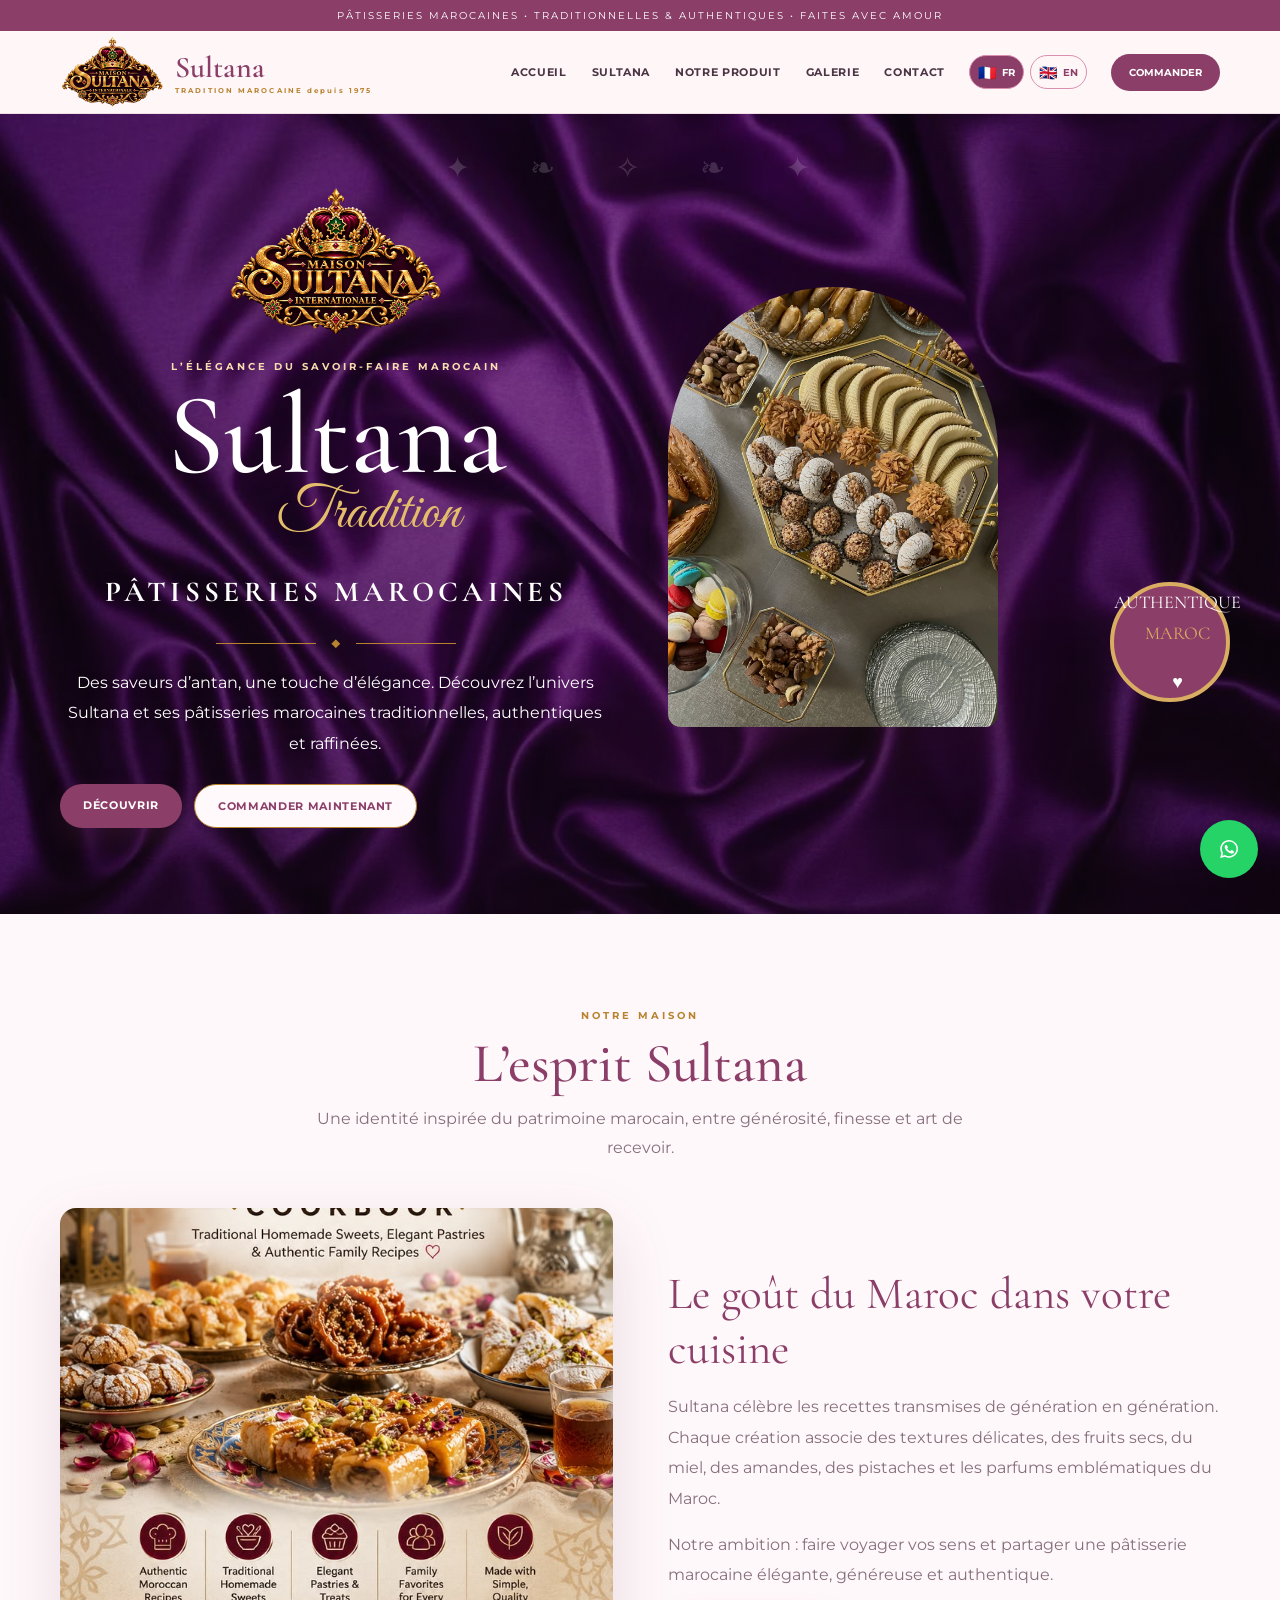
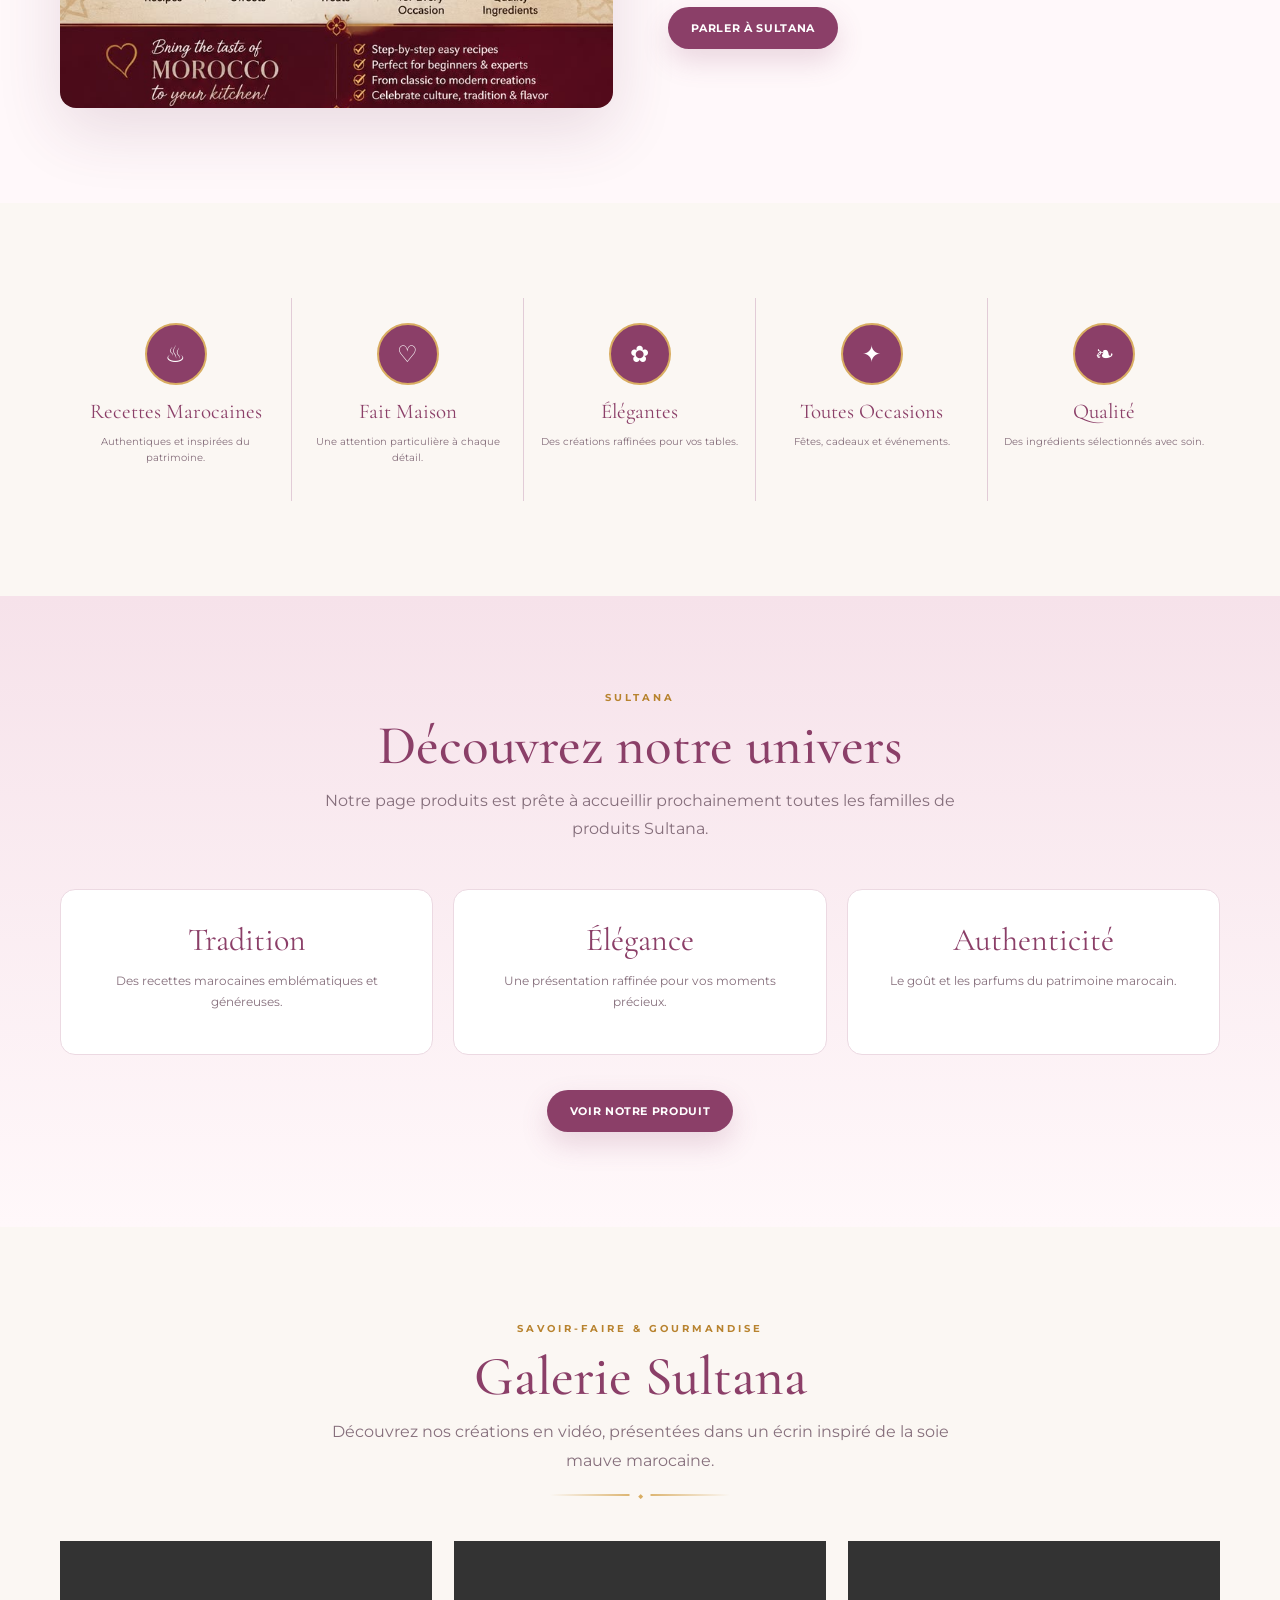
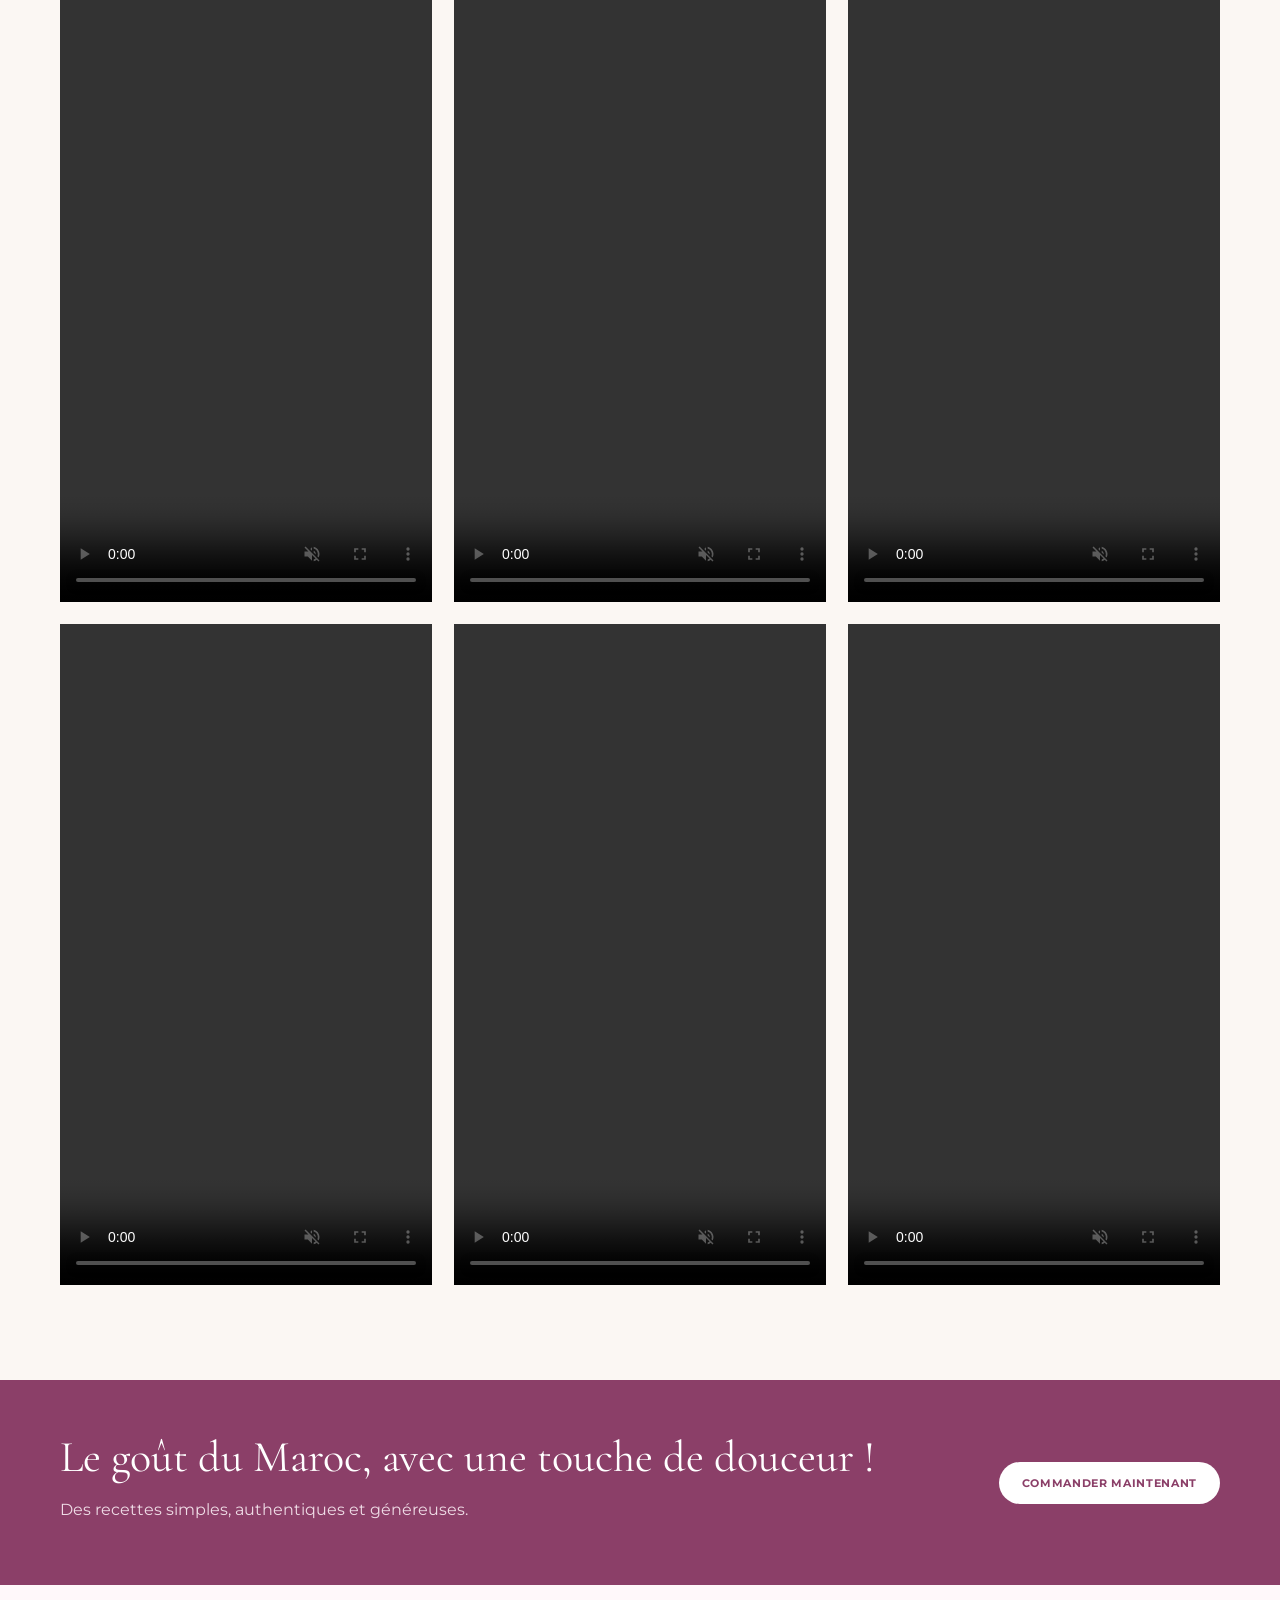
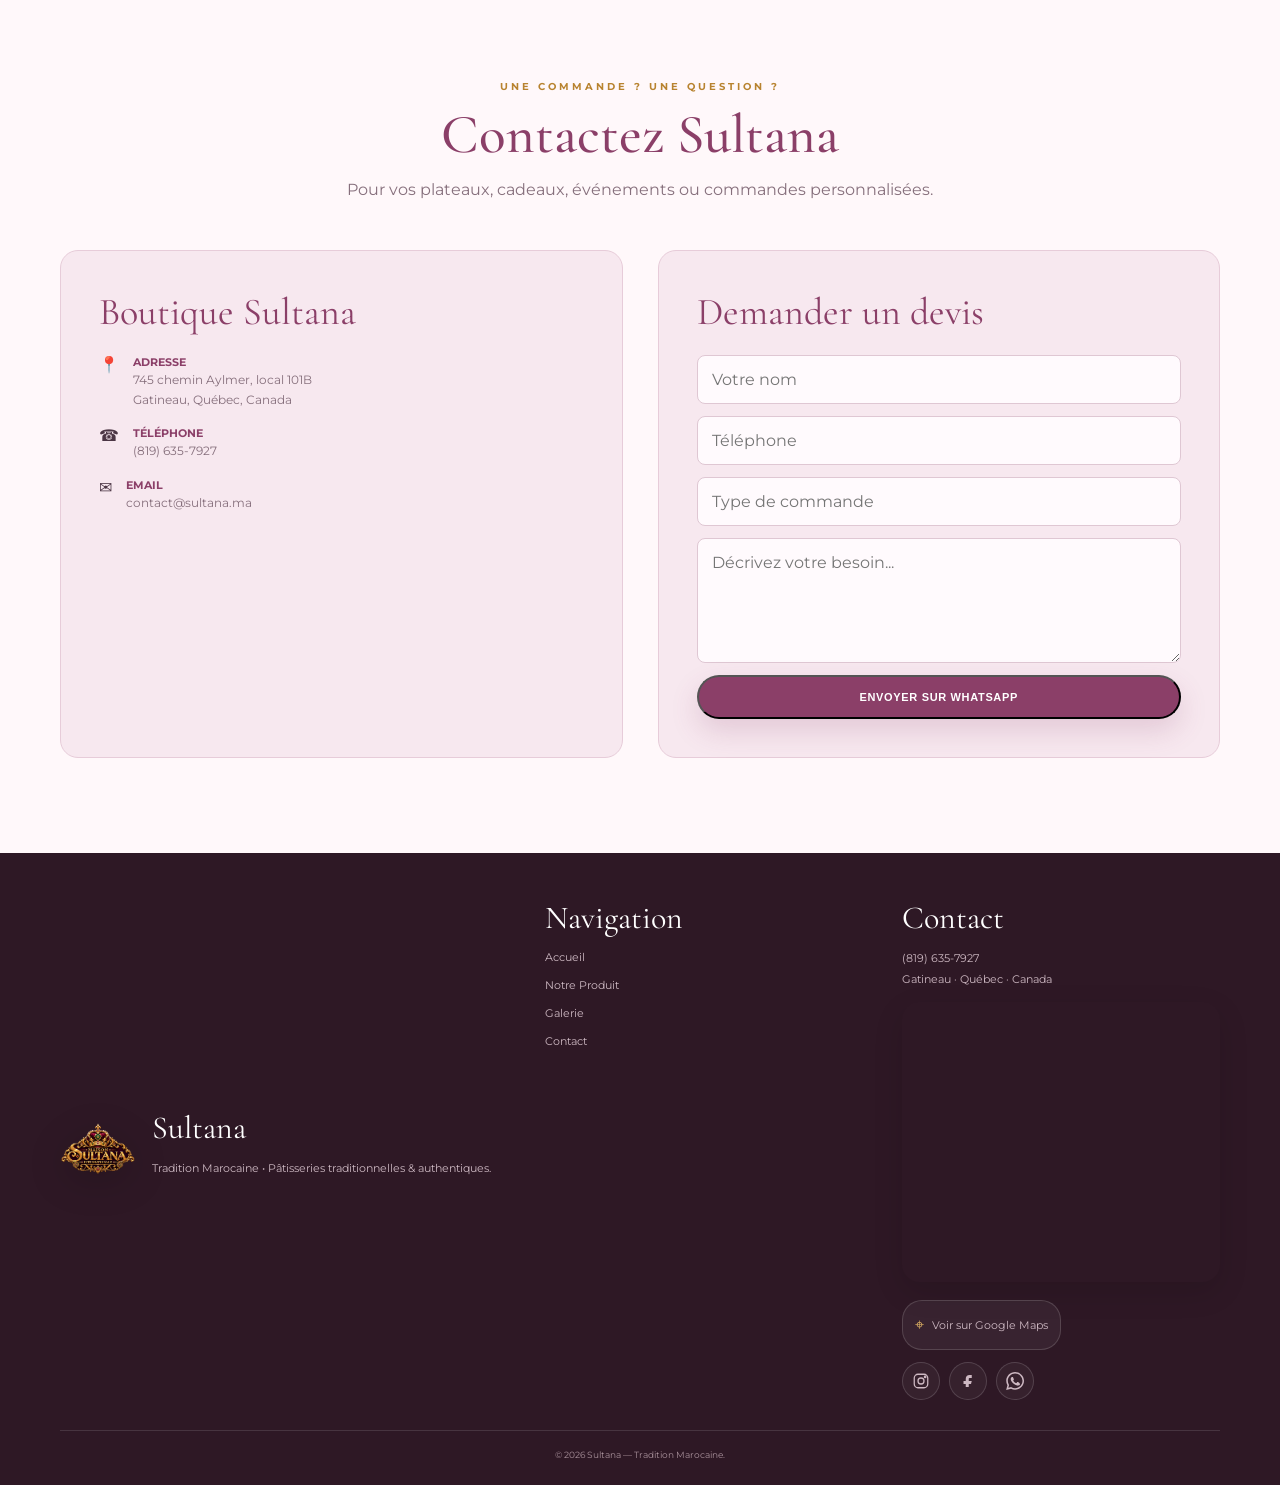
==== commit 76e72b3e: "innn" ====
--- a/index.html
+++ b/index.html
@@ -115,7 +115,7 @@
 {
   "@context": "https://schema.org",
   "@type": "Bakery",
-  "@id": "https://sultana.ma/#organization",
+  "@id": "https://lamaisonsultana.ma/#organization",
   "name": "Maison Sultana",
   "alternateName": "Sultana — Tradition Marocaine",
   "description": "Maison Sultana est spécialisée dans les pâtisseries marocaines traditionnelles et de prestige.",
@@ -123,7 +123,7 @@
   "logo": "https://sultana.ma/images/sultana-logo.png",
   "image": "https://sultana.ma/images/sultana-hero.png",
   "telephone": "+18196357927",
-  "email": "contact@sultana.ma",
+  "email": "contact@lamaisonsultana.ma",
   "address": {
     "@type": "PostalAddress",
     "streetAddress": "745 chemin Aylmer, local 101B",
@@ -154,12 +154,12 @@
   "@graph":[
     {
       "@type":"Bakery",
-      "@id":"https://sultana.ma/#business",
+      "@id":"https://lamaisonsultana.ma/#business",
       "name":"Maison Sultana",
       "alternateName":"Sultana Lhaja Malika",
-      "url":"https://sultana.ma/",
-      "logo":"https://sultana.ma/images/sultana-logo.png",
-      "image":["https://sultana.ma/images/sultana-hero.png","https://sultana.ma/images/moroccan-desserts.jpg"],
+      "url":"https://lamaisonsultana.ma/",
+      "logo":"https://lamaisonsultana.ma/images/sultana-logo.png",
+      "image":["https://lamaisonsultana.ma/images/sultana-hero.png","https://sultana.ma/images/moroccan-desserts.jpg"],
       "description":"Producteur et distributeur de gâteaux marocains traditionnels et de prestige. Maison Sultana propose des pâtisseries marocaines authentiques, raffinées et des commandes personnalisées à Gatineau, Québec.",
       "telephone":"+18196357927",
       "email":"contact@sultana.ma",
@@ -176,10 +176,10 @@
     },
     {
       "@type":"WebSite",
-      "@id":"https://sultana.ma/#website",
-      "url":"https://sultana.ma/",
+      "@id":"https://lamaisonsultana.ma/#website",
+      "url":"https://lamaisonsultana.ma/",
       "name":"Maison Sultana",
-      "publisher":{"@id":"https://sultana.ma/#business"},
+      "publisher":{"@id":"https://lamaisonsultana.ma/#business"},
       "inLanguage":"fr-CA"
     }
   ]
@@ -188,9 +188,9 @@
 <link rel="manifest" href="site.webmanifest">
 </head>
 <body>
-<div class="topbar" data-i18n="top">PÂTISSERIES MAROCAINES • TRADITIONNELLES & AUTHENTIQUES • FAITES AVEC AMOUR</div>
+<div class="topbar" data-i18n="top">DEPUIS 1975 • PÂTISSERIES MAROCAINES • TRADITIONNELLES & AUTHENTIQUES • FAITES AVEC AMOUR</div>
 <nav class="nav"><div class="container nav-inner">
-<a class="brand" href="index.html"><img src="images/sultana-logo.png" alt="Logo Maison Sultana"><div class="brand-title">Sultana<small>TRADITION MAROCAINE</small></div></a>
+<a class="brand" href="index.html"><img src="images/sultana-logo.png" alt="Logo Maison Sultana"><div class="brand-title">Sultana<small>TRADITION MAROCAINE depuis 1975</small></div></a>
 <button class="menu-toggle" type="button" aria-label="Ouvrir le menu" aria-expanded="false">☰</button>
 <div class="menu">
 <a href="index.html" data-i18n="navHome">Accueil</a><a href="#sultana" data-i18n="navAbout">Sultana</a>
